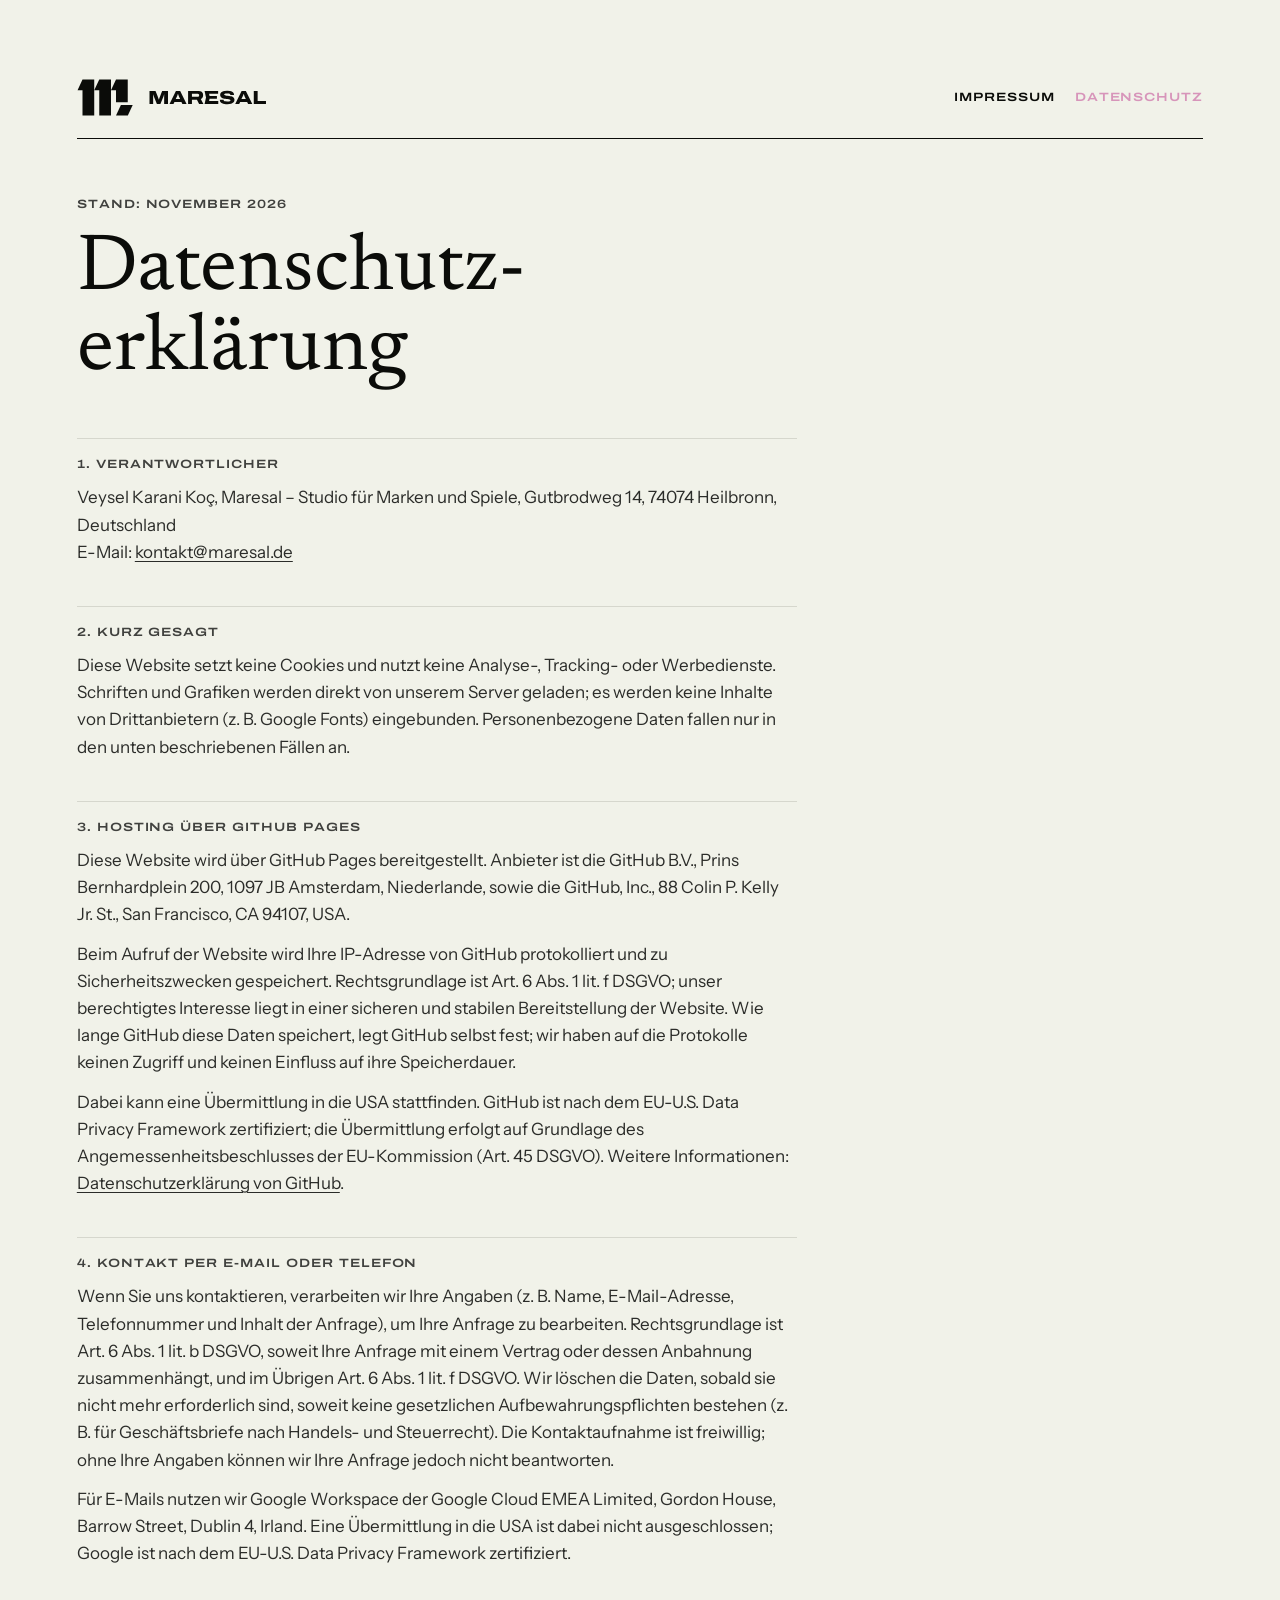
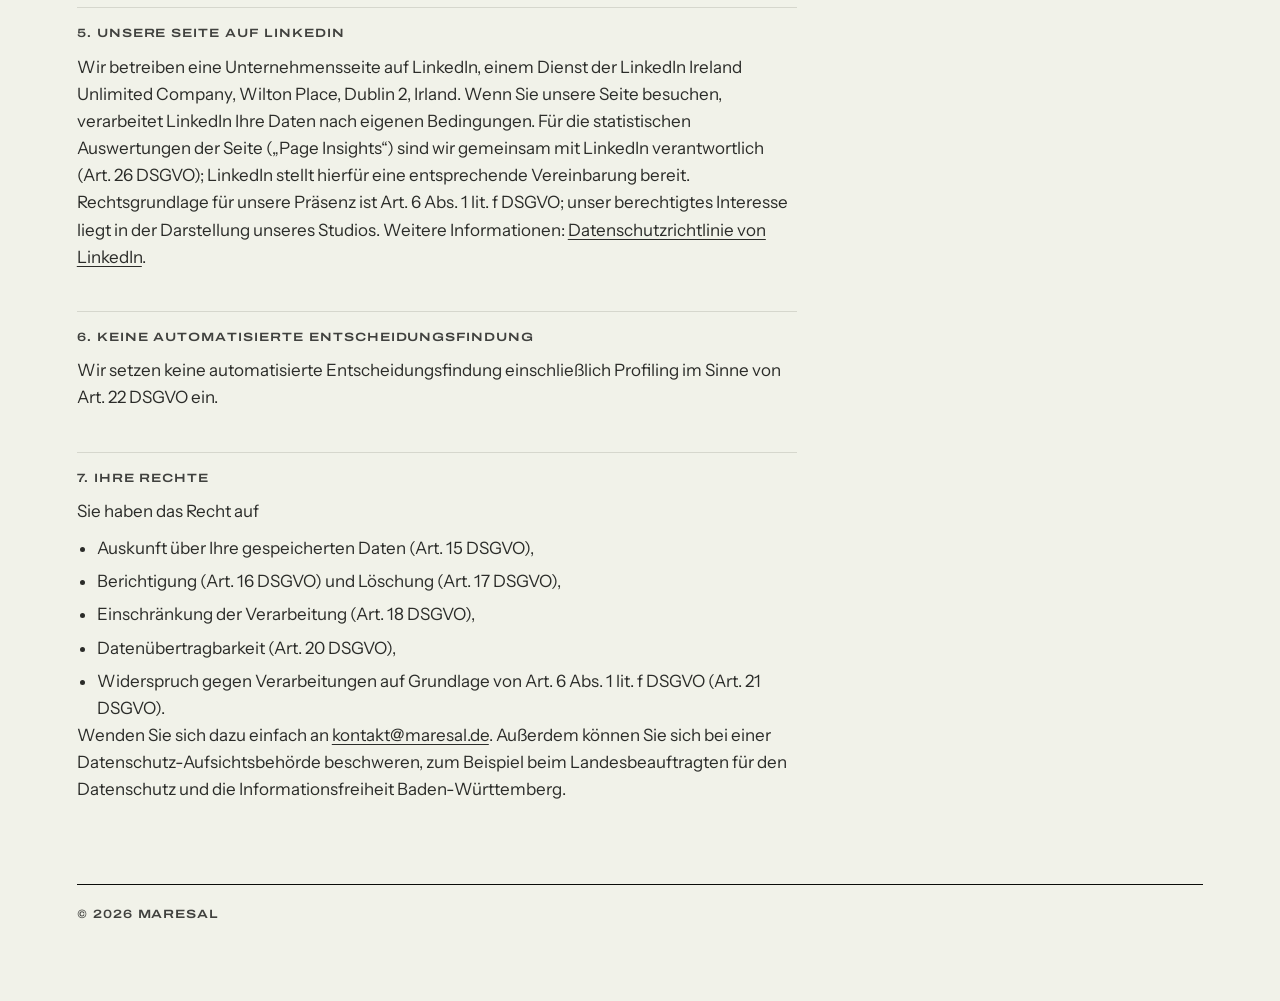
==== datenschutz/index.html @ d8c4743f "Add files via upload" ====
<!doctype html>
<html lang="de">
<head>
<meta charset="utf-8">
<meta name="viewport" content="width=device-width,initial-scale=1">
<title>Datenschutz · Maresal</title>
<meta name="theme-color" content="#F1F2E9">
<link rel="icon" href="../assets/favicon.svg" type="image/svg+xml">
<link rel="apple-touch-icon" href="../assets/apple-touch-icon.png">
<link rel="stylesheet" href="../assets/style.css">
</head>
<body class="legal">
<header>
  <a href="../"><img src="../assets/logo-siyah.svg" alt="Maresal – zur Startseite" width="210" height="57"></a>
  <nav class="label">
    <a href="../impressum/">Impressum</a>
    <a href="./" aria-current="page">Datenschutz</a>
  </nav>
</header>
<main>
  <p class="label">Stand: November 2026</p>
  <h1>Datenschutz&shy;erklärung</h1>

  <h2>1. Verantwortlicher</h2>
  <p>Veysel Karani Koç, Maresal – Studio für Marken und Spiele, Gutbrodweg 14, 74074 Heilbronn, Deutschland<br>
  E-Mail: <a href="mailto:kontakt@maresal.de">kontakt@maresal.de</a></p>

  <h2>2. Kurz gesagt</h2>
  <p>Diese Website setzt keine Cookies und nutzt keine Analyse-, Tracking- oder Werbedienste. Schriften und Grafiken werden direkt von unserem Server geladen; es werden keine Inhalte von Drittanbietern (z. B. Google Fonts) eingebunden. Personenbezogene Daten fallen nur in den unten beschriebenen Fällen an.</p>

  <h2>3. Hosting über GitHub Pages</h2>
  <p>Diese Website wird über GitHub Pages bereitgestellt. Anbieter ist die GitHub B.V., Prins Bernhardplein 200, 1097 JB Amsterdam, Niederlande, sowie die GitHub, Inc., 88 Colin P. Kelly Jr. St., San Francisco, CA 94107, USA.</p>
  <p>Beim Aufruf der Website wird Ihre IP-Adresse von GitHub protokolliert und zu Sicherheitszwecken gespeichert. Rechtsgrundlage ist Art. 6 Abs. 1 lit. f DSGVO; unser berechtigtes Interesse liegt in einer sicheren und stabilen Bereitstellung der Website. Wie lange GitHub diese Daten speichert, legt GitHub selbst fest; wir haben auf die Protokolle keinen Zugriff und keinen Einfluss auf ihre Speicherdauer.</p>
  <p>Dabei kann eine Übermittlung in die USA stattfinden. GitHub ist nach dem EU-U.S. Data Privacy Framework zertifiziert; die Übermittlung erfolgt auf Grundlage des Angemessenheitsbeschlusses der EU-Kommission (Art. 45 DSGVO). Weitere Informationen: <a href="https://docs.github.com/de/site-policy/privacy-policies/github-general-privacy-statement">Datenschutzerklärung von GitHub</a>.</p>

  <h2>4. Kontakt per E-Mail oder Telefon</h2>
  <p>Wenn Sie uns kontaktieren, verarbeiten wir Ihre Angaben (z. B. Name, E-Mail-Adresse, Telefonnummer und Inhalt der Anfrage), um Ihre Anfrage zu bearbeiten. Rechtsgrundlage ist Art. 6 Abs. 1 lit. b DSGVO, soweit Ihre Anfrage mit einem Vertrag oder dessen Anbahnung zusammenhängt, und im Übrigen Art. 6 Abs. 1 lit. f DSGVO. Wir löschen die Daten, sobald sie nicht mehr erforderlich sind, soweit keine gesetzlichen Aufbewahrungspflichten bestehen (z. B. für Geschäftsbriefe nach Handels- und Steuerrecht). Die Kontaktaufnahme ist freiwillig; ohne Ihre Angaben können wir Ihre Anfrage jedoch nicht beantworten.</p>
  <p>Für E-Mails nutzen wir Google Workspace der Google Cloud EMEA Limited, Gordon House, Barrow Street, Dublin 4, Irland. Eine Übermittlung in die USA ist dabei nicht ausgeschlossen; Google ist nach dem EU-U.S. Data Privacy Framework zertifiziert.</p>

  <h2>5. Unsere Seite auf LinkedIn</h2>
  <p>Wir betreiben eine Unternehmensseite auf LinkedIn, einem Dienst der LinkedIn Ireland Unlimited Company, Wilton Place, Dublin 2, Irland. Wenn Sie unsere Seite besuchen, verarbeitet LinkedIn Ihre Daten nach eigenen Bedingungen. Für die statistischen Auswertungen der Seite („Page Insights“) sind wir gemeinsam mit LinkedIn verantwortlich (Art. 26 DSGVO); LinkedIn stellt hierfür eine entsprechende Vereinbarung bereit. Rechtsgrundlage für unsere Präsenz ist Art. 6 Abs. 1 lit. f DSGVO; unser berechtigtes Interesse liegt in der Darstellung unseres Studios. Weitere Informationen: <a href="https://www.linkedin.com/legal/privacy-policy">Datenschutzrichtlinie von LinkedIn</a>.</p>

  <h2>6. Keine automatisierte Entscheidungsfindung</h2>
  <p>Wir setzen keine automatisierte Entscheidungsfindung einschließlich Profiling im Sinne von Art. 22 DSGVO ein.</p>

  <h2>7. Ihre Rechte</h2>
  <p>Sie haben das Recht auf</p>
  <ul>
    <li>Auskunft über Ihre gespeicherten Daten (Art. 15 DSGVO),</li>
    <li>Berichtigung (Art. 16 DSGVO) und Löschung (Art. 17 DSGVO),</li>
    <li>Einschränkung der Verarbeitung (Art. 18 DSGVO),</li>
    <li>Datenübertragbarkeit (Art. 20 DSGVO),</li>
    <li>Widerspruch gegen Verarbeitungen auf Grundlage von Art. 6 Abs. 1 lit. f DSGVO (Art. 21 DSGVO).</li>
  </ul>
  <p>Wenden Sie sich dazu einfach an <a href="mailto:kontakt@maresal.de">kontakt@maresal.de</a>. Außerdem können Sie sich bei einer Datenschutz-Aufsichtsbehörde beschweren, zum Beispiel beim Landesbeauftragten für den Datenschutz und die Informationsfreiheit Baden-Württemberg.</p>
</main>
<footer class="label">
  <a href="../">© 2026 Maresal</a>
</footer>
</body>
</html>
---- assets/style.css ----
/* MARESAL · maresal.de — fonts are self-hosted, no external requests */
@font-face{font-family:"Newsreader";font-style:normal;font-weight:400;font-display:swap;src:url(fonts/newsreader-latin-400-normal.woff2) format("woff2");unicode-range:U+0000-00FF,U+0131,U+0152-0153,U+02BB-02BC,U+02C6,U+02DA,U+02DC,U+0304,U+0308,U+0329,U+2000-206F,U+20AC,U+2122,U+2191,U+2193,U+2212,U+2215,U+FEFF,U+FFFD}
@font-face{font-family:"Newsreader";font-style:normal;font-weight:400;font-display:swap;src:url(fonts/newsreader-latin-ext-400-normal.woff2) format("woff2");unicode-range:U+0100-02BA,U+02BD-02C5,U+02C7-02CC,U+02CE-02D7,U+02DD-02FF,U+0304,U+0308,U+0329,U+1D00-1DBF,U+1E00-1E9F,U+1EF2-1EFF,U+2020,U+20A0-20AB,U+20AD-20C0,U+2113,U+2C60-2C7F,U+A720-A7FF}
@font-face{font-family:"Newsreader";font-style:italic;font-weight:400;font-display:swap;src:url(fonts/newsreader-latin-400-italic.woff2) format("woff2");unicode-range:U+0000-00FF,U+0131,U+0152-0153,U+02BB-02BC,U+02C6,U+02DA,U+02DC,U+0304,U+0308,U+0329,U+2000-206F,U+20AC,U+2122,U+2191,U+2193,U+2212,U+2215,U+FEFF,U+FFFD}
@font-face{font-family:"Newsreader";font-style:italic;font-weight:400;font-display:swap;src:url(fonts/newsreader-latin-ext-400-italic.woff2) format("woff2");unicode-range:U+0100-02BA,U+02BD-02C5,U+02C7-02CC,U+02CE-02D7,U+02DD-02FF,U+0304,U+0308,U+0329,U+1D00-1DBF,U+1E00-1E9F,U+1EF2-1EFF,U+2020,U+20A0-20AB,U+20AD-20C0,U+2113,U+2C60-2C7F,U+A720-A7FF}
@font-face{font-family:"Instrument Sans";font-style:normal;font-weight:400;font-display:swap;src:url(fonts/instrument-sans-latin-400-normal.woff2) format("woff2");unicode-range:U+0000-00FF,U+0131,U+0152-0153,U+02BB-02BC,U+02C6,U+02DA,U+02DC,U+0304,U+0308,U+0329,U+2000-206F,U+20AC,U+2122,U+2191,U+2193,U+2212,U+2215,U+FEFF,U+FFFD}
@font-face{font-family:"Instrument Sans";font-style:normal;font-weight:400;font-display:swap;src:url(fonts/instrument-sans-latin-ext-400-normal.woff2) format("woff2");unicode-range:U+0100-02BA,U+02BD-02C5,U+02C7-02CC,U+02CE-02D7,U+02DD-02FF,U+0304,U+0308,U+0329,U+1D00-1DBF,U+1E00-1E9F,U+1EF2-1EFF,U+2020,U+20A0-20AB,U+20AD-20C0,U+2113,U+2C60-2C7F,U+A720-A7FF}
@font-face{font-family:"Archivo Expanded";font-style:normal;font-weight:600;font-display:swap;src:url(fonts/ArchivoExpanded-SemiBold.woff2) format("woff2")}

:root{
  --siyah:#0B0C09; --kagit:#F1F2E9; --orkide:#D795BA;
  --gri-1:#40413E; --gri-2:#8D8E8B; --gri-3:#B9BAB3;
  --serif:"Newsreader",Georgia,serif;
  --sans:"Instrument Sans",Arial,sans-serif;
  --label:"Archivo Expanded",Arial,sans-serif;
  --pad:clamp(20px,6vw,80px);
}
*{box-sizing:border-box;margin:0;padding:0}
html{-webkit-text-size-adjust:100%}
body{font-family:var(--sans);font-size:17px;line-height:1.6;-webkit-font-smoothing:antialiased}
a{color:inherit;text-underline-offset:3px;text-decoration-thickness:1px}
a:hover{color:var(--orkide)}
.label{font-family:var(--label);font-weight:600;font-size:12px;letter-spacing:.08em;text-transform:uppercase}

/* ---------- Start page (dark) ---------- */
.home{background:var(--siyah);color:var(--kagit);min-height:100vh;min-height:100svh;display:flex;flex-direction:column;padding:var(--pad)}
/* Nokta ızgara (grafik dil): 24 px, sağda yoğun, sola doğru solar; sadece koyu zeminde */
.home{position:relative}
.home::before{content:"";position:fixed;inset:0;pointer-events:none;background-image:radial-gradient(circle,rgba(241,242,233,.30) 1.4px,transparent 1.8px);background-size:24px 24px;background-position:12px 12px;-webkit-mask-image:radial-gradient(ellipse 70% 90% at 85% 40%,#000 0%,transparent 75%);mask-image:radial-gradient(ellipse 70% 90% at 85% 40%,#000 0%,transparent 75%)}
.home>*{position:relative}
.home header img{display:block;width:clamp(200px,24vw,300px);height:auto;margin:-12px 0 0 -14px}
.home main{flex:1;display:flex;flex-direction:column;justify-content:center;gap:28px;padding:64px 0;max-width:900px}
.home main .label{color:var(--gri-2)}
.home h1{font-family:var(--serif);font-weight:400;font-size:clamp(48px,9vw,112px);line-height:1;letter-spacing:-.01em}
.home h1 i{color:var(--orkide)}
.home .lead{color:var(--gri-3);max-width:520px;font-size:18px}
.home .lead a{color:var(--kagit)}
.tag{display:inline-block;align-self:flex-start;background:var(--orkide);color:var(--siyah);padding:8px 26px;transform:skewX(-24.7deg);margin-left:6px}
.tag span{display:block;transform:skewX(24.7deg)}
.home main .tag{color:var(--siyah)}
.home footer{display:flex;flex-wrap:wrap;gap:8px 28px;justify-content:space-between;color:var(--gri-2);border-top:1px solid var(--gri-1);padding-top:20px}
.home footer nav{display:flex;gap:24px}
.home footer a{text-decoration:none}
.home footer a:hover{color:var(--orkide)}

/* ---------- Legal pages (light) ---------- */
.legal{background:var(--kagit);color:var(--siyah);padding:var(--pad)}
.legal header{display:flex;justify-content:space-between;align-items:center;gap:20px;border-bottom:1px solid var(--siyah);padding-bottom:20px}
.legal header img{display:block;width:clamp(150px,18vw,210px);height:auto;margin:-8px 0 -8px -10px}
.legal header nav{display:flex;gap:20px}
.legal header nav a{text-decoration:none}
.legal header nav a[aria-current]{color:var(--orkide)}
.legal main{max-width:720px;padding:56px 0 80px}
.legal main > .label{color:var(--gri-1);margin-bottom:16px}
.legal h1{font-family:var(--serif);font-weight:400;font-size:clamp(44px,7vw,80px);line-height:1;margin-bottom:48px}
.legal h2{font-family:var(--label);font-weight:600;font-size:12px;letter-spacing:.08em;text-transform:uppercase;color:var(--gri-1);margin:40px 0 10px;padding-top:16px;border-top:1px solid #d6d7cd}
.legal p,.legal li{color:#2b2c29;max-width:66ch}
.legal p+p{margin-top:12px}
.legal ul{margin:10px 0 0 20px}
.legal li+li{margin-top:6px}
.legal address{font-style:normal}
.legal footer{border-top:1px solid var(--siyah);padding-top:20px;color:var(--gri-1)}
.legal footer a{text-decoration:none}
@media (max-width:560px){.legal header{flex-direction:column;align-items:flex-start}}
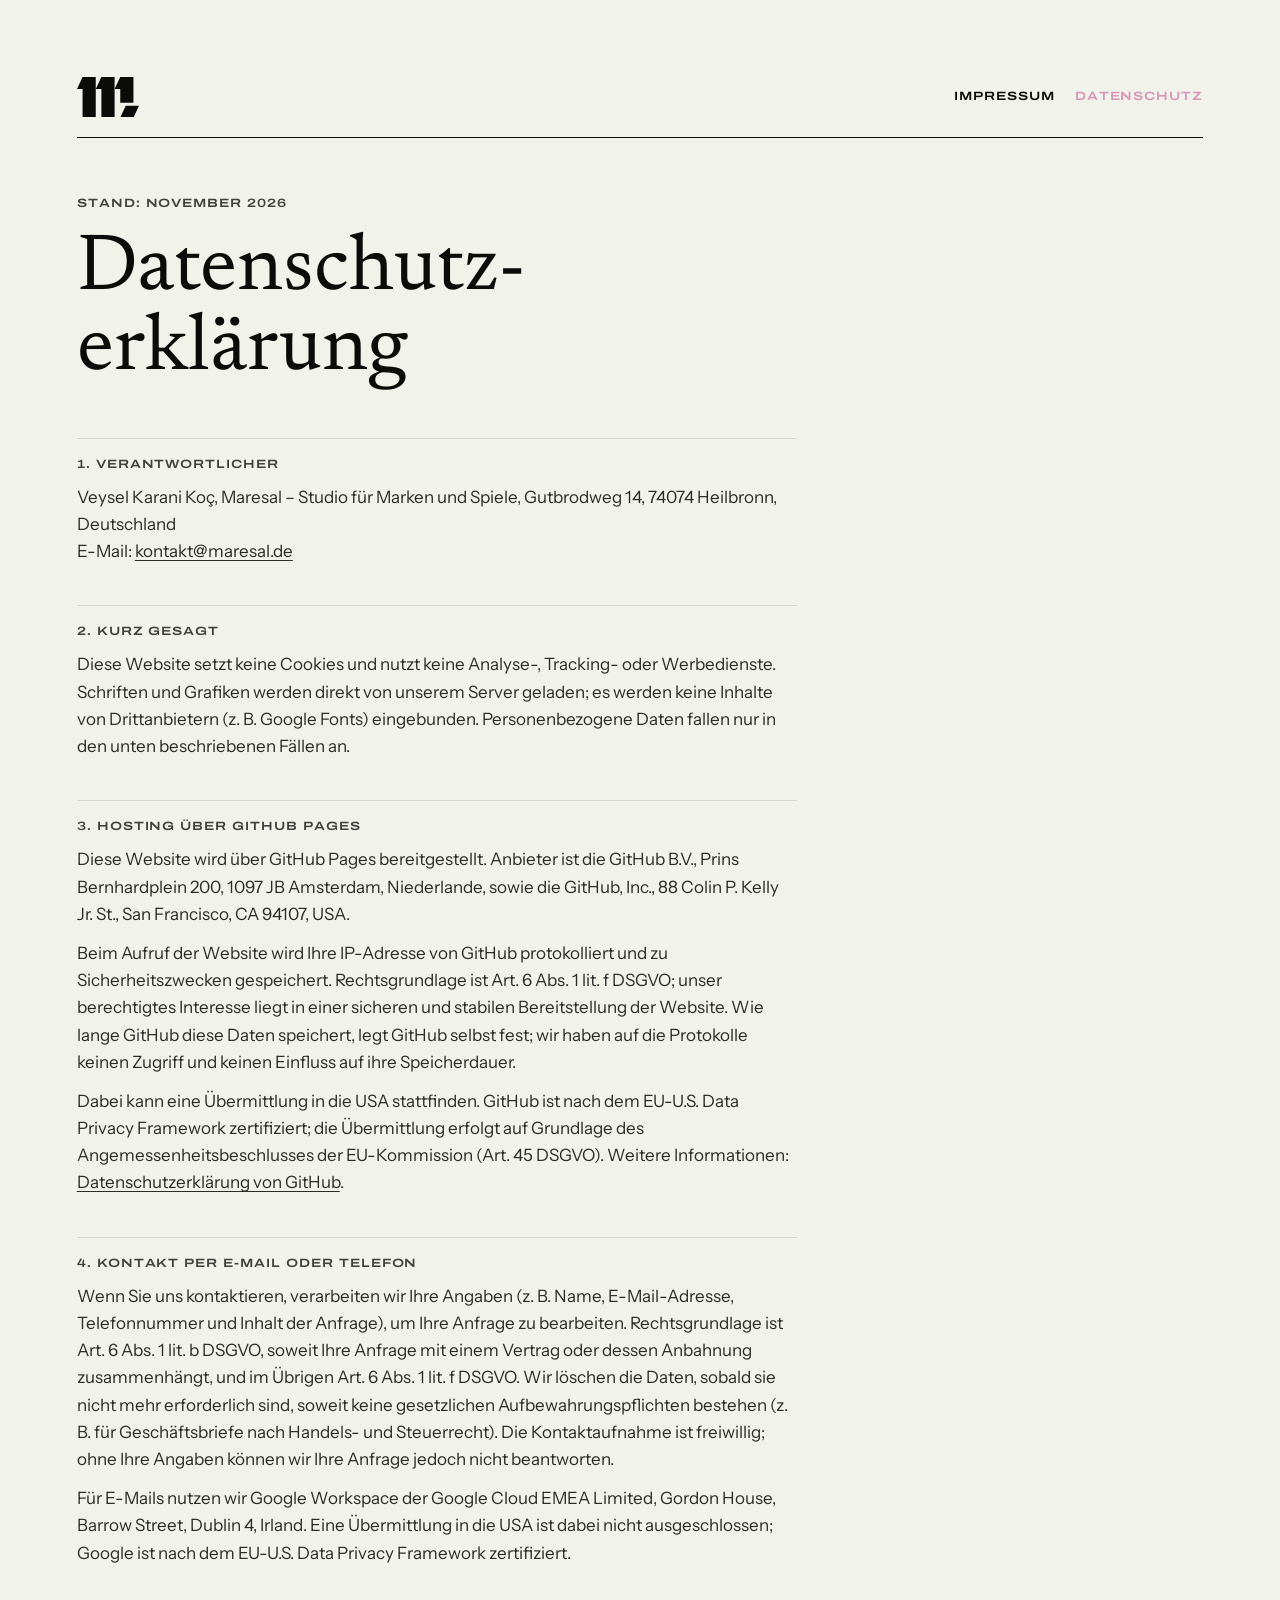
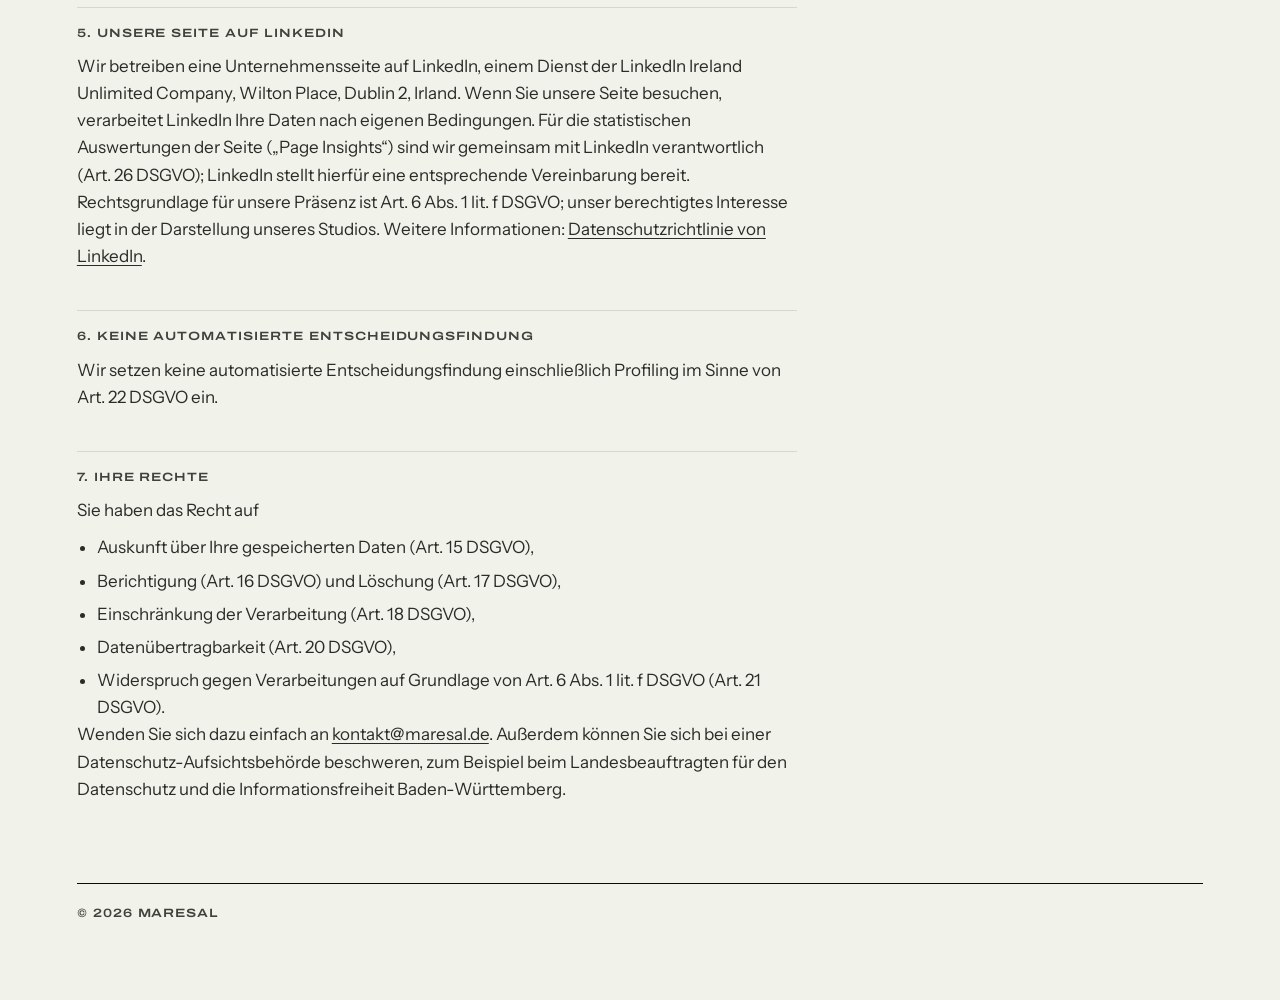
==== commit b4e00d50: "Add files via upload" ====
--- a/datenschutz/index.html
+++ b/datenschutz/index.html
@@ -11,7 +11,7 @@
 </head>
 <body class="legal">
 <header>
-  <a href="../"><img src="../assets/logo-siyah.svg" alt="Maresal – zur Startseite" width="210" height="57"></a>
+  <a href="../" class="mono-l" aria-label="Maresal – zur Startseite"><svg viewBox="0 0 658 430" aria-hidden="true"><g fill="currentColor"><polygon points="59,0 199,0 199,430 59,430 59,127 0,127"/><polygon points="259,0 399,0 399,430 259,430 259,127 199,127"/><polygon points="459,0 599,0 599,273 459,273 459,127 399,127"/><polygon points="517,304 658,304 600,430 459,430"/></g></svg></a>
   <nav class="label">
     <a href="../impressum/">Impressum</a>
     <a href="./" aria-current="page">Datenschutz</a>
--- a/assets/style.css
+++ b/assets/style.css
@@ -24,10 +24,10 @@
 
 /* ---------- Start page (dark) ---------- */
 .home{background:var(--siyah);color:var(--kagit);min-height:100vh;min-height:100svh;display:flex;flex-direction:column;padding:var(--pad)}
-/* Nokta ızgara (grafik dil): 24 px, sağda yoğun, sola doğru solar; sadece koyu zeminde */
+/* Nokta ızgara (grafik dil): 24 px, sağda yoğun, sola doğru solar; canlı: imleç düzeni bozar, yay geri toplar (assets/grid.js) */
 .home{position:relative}
-.home::before{content:"";position:fixed;inset:0;pointer-events:none;background-image:radial-gradient(circle,rgba(241,242,233,.30) 1.4px,transparent 1.8px);background-size:24px 24px;background-position:12px 12px;-webkit-mask-image:radial-gradient(ellipse 70% 90% at 85% 40%,#000 0%,transparent 75%);mask-image:radial-gradient(ellipse 70% 90% at 85% 40%,#000 0%,transparent 75%)}
-.home>*{position:relative}
+#grid{position:fixed;inset:0;width:100vw;height:100vh;pointer-events:none;z-index:0}
+.home>*:not(#grid){position:relative;z-index:1}
 .home header img{display:block;width:clamp(200px,24vw,300px);height:auto;margin:-12px 0 0 -14px}
 .home main{flex:1;display:flex;flex-direction:column;justify-content:center;gap:28px;padding:64px 0;max-width:900px}
 .home main .label{color:var(--gri-2)}
@@ -62,3 +62,6 @@
 .legal footer{border-top:1px solid var(--siyah);padding-top:20px;color:var(--gri-1)}
 .legal footer a{text-decoration:none}
 @media (max-width:560px){.legal header{flex-direction:column;align-items:flex-start}}
+.legal .mono-l{display:block;width:62px;color:var(--siyah)}
+.legal .mono-l svg{display:block;width:100%;height:auto}
+.legal .mono-l:hover{color:var(--orkide)}
